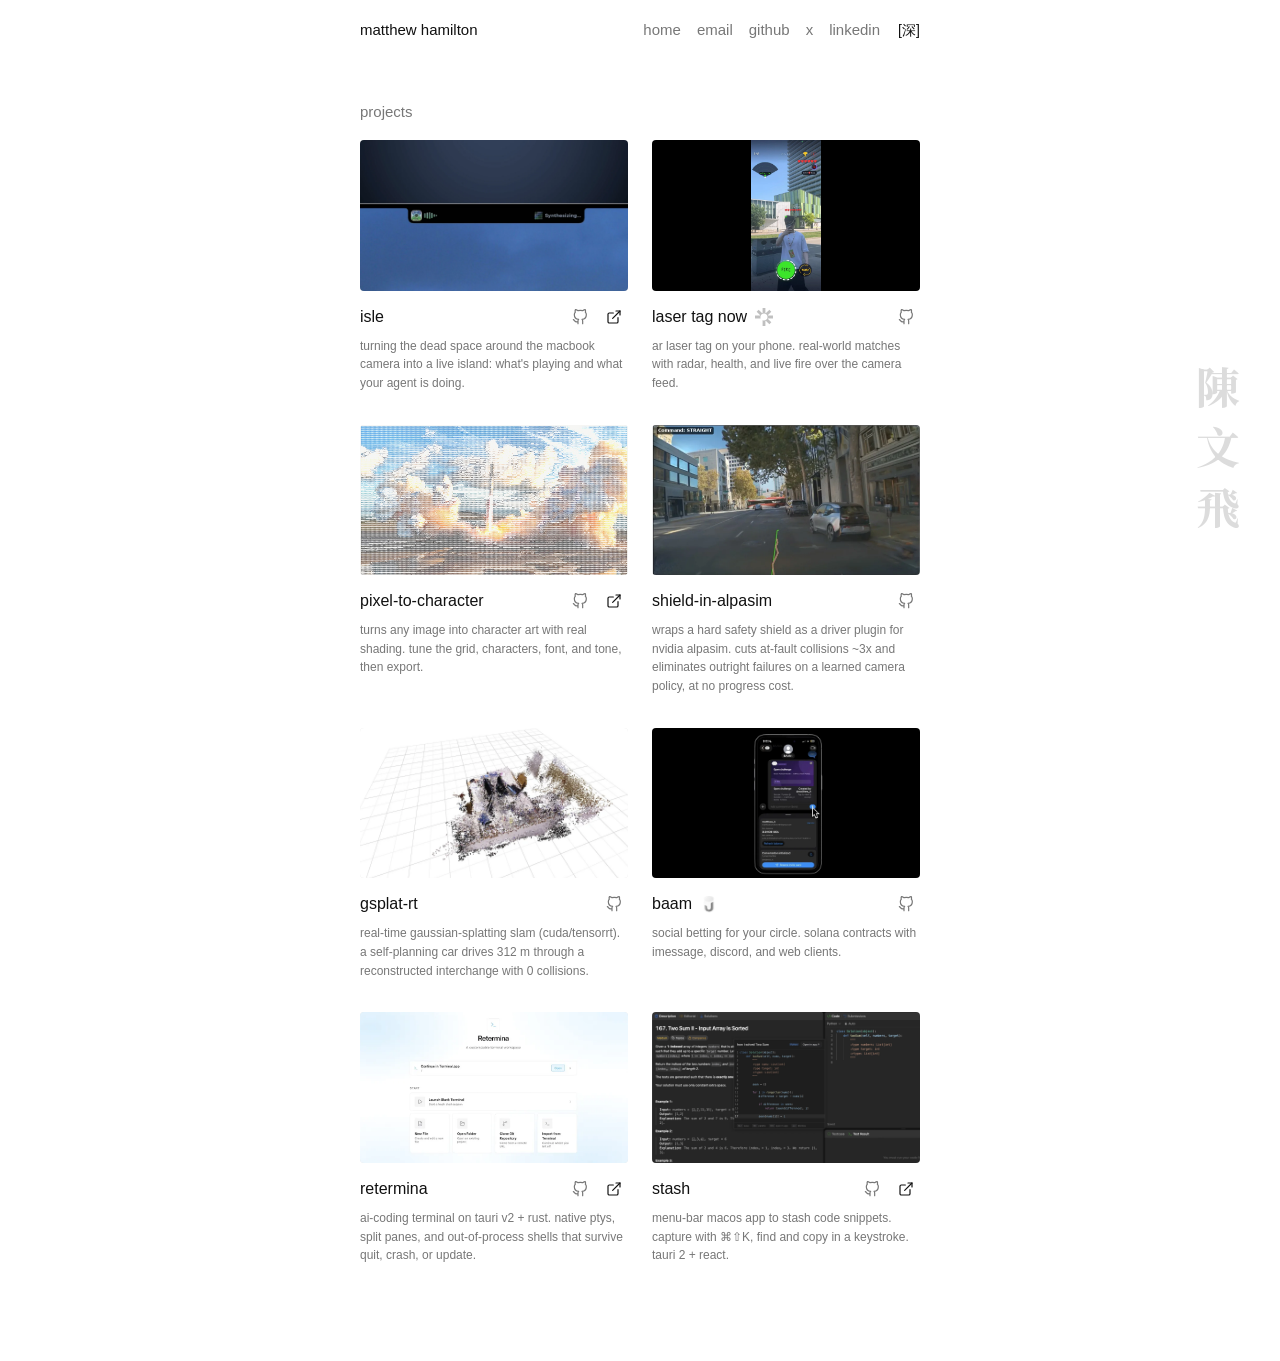
==== projects.html @ 219be797 "initial commit" ====
<!doctype html>
<html lang="en">
<head>
  <meta charset="utf-8">
  <meta name="viewport" content="width=device-width, initial-scale=1">
  <title>projects · matthew hamilton</title>
  <meta name="description" content="things matthew hamilton has built">
  <link rel="stylesheet" href="site.css">
  <style>
    h1 a { text-decoration: none; }

    /* grid cards ported from portfolio-html: media first, no card chrome, copy flush underneath */
    .grid-view { display: grid; grid-template-columns: repeat(2, 1fr); gap: 32px 24px; align-items: start; }
    .grid-card { display: flex; flex-direction: column; gap: 12px; }
    .grid-thumb {
      position: relative; aspect-ratio: 16 / 9; overflow: hidden;
      background: var(--line); border-radius: 4px;
    }
    .grid-thumb img, .grid-thumb video {
      position: absolute; inset: 0; width: 100%; height: 100%; object-fit: cover;
    }
    .grid-thumb video { opacity: 0; }
    .grid-thumb.active video { opacity: 1; }
    .grid-details { display: flex; flex-direction: column; gap: 6px; }
    .title-line { display: flex; align-items: center; gap: 8px; }
    .grid-card h3 { font-weight: 400; font-size: 16px; line-height: 1.15; }
    .badge { width: 18px; height: 18px; object-fit: contain; display: block; filter: grayscale(1); opacity: .6; transition: filter .3s, opacity .3s; }
    .badge:hover, .grid-card:hover .badge { filter: none; opacity: 1; }
    .title-links { margin-left: auto; display: flex; align-items: center; gap: 6px; flex-shrink: 0; }
    .proj-link {
      display: inline-flex; align-items: center; justify-content: center;
      width: 28px; height: 28px; border-radius: 2px; color: var(--dim);
    }
    .proj-link:hover { color: var(--ink); background: var(--line); }
    .proj-link.try { color: var(--ink); }
    .proj-link svg { width: 16px; height: 16px; fill: none; stroke: currentColor; stroke-width: 1.8; stroke-linecap: round; stroke-linejoin: round; }
    .desc { font-size: 12px; line-height: 1.55; color: var(--dim); }

    @media (max-width: 520px) { .grid-view { grid-template-columns: 1fr; } }
  </style>
</head>
<body data-jumps="top,shield,baam">
  <main>
    <header id="top">
      <h1><a href="index.html">matthew hamilton</a></h1>
      <nav>
        <a href="index.html">home</a>
        <a href="mailto:matthewhamilton3141@gmail.com">email</a>
        <a href="https://github.com/matthewhamilton3141">github</a>
        <a href="https://x.com/mhamilton3141">x</a>
        <a href="#">linkedin</a>
        <button id="theme" type="button" aria-label="switch to light mode">[淺]</button>
      </nav>
    </header>

    <h2>projects</h2>
    <div class="grid-view" id="list"></div>
  </main>

  <script src="site.js"></script>
  <script>
    const R2 = 'https://pub-642075d77d2b430c93bf3b1c60299af0.r2.dev/';
    // project data lifted from portfolio-html/script.js, same order
    const PROJECTS = [
      { id: 'isle', kind: 'working on', title: 'isle',
        desc: "turning the dead space around the macbook camera into a live island: what's playing and what your agent is doing.",
        github: 'https://github.com/matthewhamilton3141/isle', live: 'https://islenotch.vercel.app/',
        thumb: 'images/isle.webp', video: R2 + 'isle-portfolio.mp4' },
      { id: 'lasertagnow', kind: 'hackathon project', title: 'laser tag now',
        desc: 'ar laser tag on your phone. real-world matches with radar, health, and live fire over the camera feed.',
        github: 'https://github.com/ConnorXTan/phonegame', thumb: 'images/lasertagnow.webp',
        video: R2 + 'lasertagnow.mp4', badge: 'images/summerhacks.svg', badgeLink: 'https://summerhacks.ca',
        fit: 'contain', mediaBg: '#000' },
      { id: 'pixeltocharacter', kind: 'personal project', title: 'pixel-to-character',
        desc: 'turns any image into character art with real shading. tune the grid, characters, font, and tone, then export.',
        github: 'https://github.com/matthewhamilton3141/pixel-to-character/', live: 'https://pixel-to-character.vercel.app/',
        thumb: 'images/pixel-to-character.jpg' },
      { id: 'shield', kind: 'working on', title: 'shield-in-alpasim',
        desc: "wraps a hard safety shield as a driver plugin for nvidia alpasim. cuts at-fault collisions ~3x and eliminates outright failures on a learned camera policy, at no progress cost.",
        github: 'https://github.com/matthewhamilton3141/shield-in-alpasim', thumb: 'images/shield-in-alpasim.webp',
        video: R2 + 'montage_drives_labels_nogap.mp4' },
      { id: 'gsplat', kind: 'working on', title: 'gsplat-rt',
        desc: 'real-time gaussian-splatting slam (cuda/tensorrt). a self-planning car drives 312 m through a reconstructed interchange with 0 collisions.',
        github: 'https://github.com/matthewhamilton3141/gsplat-rt', thumb: 'images/reconstruction_desk.webp',
        video: R2 + 'reconstruction_turntable.mp4', zoom: 1.2 },
      { id: 'baam', kind: 'hackathon project', title: 'baam',
        desc: 'social betting for your circle. solana contracts with imessage, discord, and web clients.',
        github: 'https://github.com/BansonVuong/BAAM', thumb: 'images/baampreview1.webp',
        video: R2 + 'baamimsg.mp4', webm: R2 + 'baamimsg.webm', startTime: 2.23,
        badge: 'images/jamhackslogo.png', badgeLink: 'https://jamhacks.ca' },
      { id: 'retermina', kind: 'personal project', title: 'retermina',
        desc: 'ai-coding terminal on tauri v2 + rust. native ptys, split panes, and out-of-process shells that survive quit, crash, or update.',
        github: 'https://github.com/matthewhamilton3141/Retermina', live: 'https://retermina.com/',
        thumb: 'images/reterminapreview.webp', zoom: 1.35 },
      { id: 'stash', kind: 'personal project', title: 'stash',
        desc: 'menu-bar macos app to stash code snippets. capture with ⌘⇧K, find and copy in a keystroke. tauri 2 + react.',
        github: 'https://github.com/matthewhamilton3141/stash', live: 'https://stashnotes.vercel.app',
        thumb: 'images/codenote.webp' }
    ];

    const icGithub = '<svg viewBox="0 0 24 24" aria-hidden="true"><path d="M9 19c-5 1.5-5-2.5-7-3m14 6v-3.87a3.37 3.37 0 0 0-.94-2.61c3.14-.35 6.44-1.54 6.44-7A5.44 5.44 0 0 0 20 4.77 5.07 5.07 0 0 0 19.91 1S18.73.65 16 2.48a13.38 13.38 0 0 0-7 0C6.27.65 5.09 1 5.09 1A5.07 5.07 0 0 0 5 4.77a5.44 5.44 0 0 0-1.5 3.78c0 5.42 3.3 6.61 6.44 7A3.37 3.37 0 0 0 9 18.13V22"/></svg>';
    const icLink = '<svg viewBox="0 0 24 24" aria-hidden="true"><path d="M18 13v6a2 2 0 0 1-2 2H5a2 2 0 0 1-2-2V8a2 2 0 0 1 2-2h6"/><polyline points="15 3 21 3 21 9"/><line x1="10" y1="14" x2="21" y2="3"/></svg>';
    const ext = 'target="_blank" rel="noopener noreferrer"';

    const crop = (el, p) => {
      if (p.fit) el.style.objectFit = p.fit;
      if (p.objectPosition) el.style.objectPosition = p.objectPosition;
      if (p.zoom) el.style.transform = `scale(${p.zoom})`;
    };

    // hover (or tap) the thumbnail to play the preview; the video is only fetched on first hover
    const livePhoto = (target, thumb, p) => {
      if (!p.video) return;
      let video = null;
      const on = () => {
        if (!video) {
          video = document.createElement('video');
          Object.assign(video, { loop: true, muted: true, playsInline: true, preload: 'auto' });
          crop(video, p);
          if (p.webm) video.insertAdjacentHTML('beforeend', `<source src="${p.webm}" type="video/webm">`);
          video.insertAdjacentHTML('beforeend', `<source src="${p.video}" type="video/mp4">`);
          if (p.startTime) video.addEventListener('loadedmetadata', () => { video.currentTime = p.startTime; }, { once: true });
          thumb.appendChild(video);
        }
        thumb.classList.add('active');
        video.play().catch(() => {});
      };
      const off = () => {
        thumb.classList.remove('active');
        if (video) { video.pause(); video.currentTime = p.startTime || 0; }
      };
      target.addEventListener('pointerenter', e => { if (e.pointerType === 'mouse') on(); });
      target.addEventListener('pointerleave', e => { if (e.pointerType === 'mouse') off(); });
      thumb.addEventListener('pointerup', e => {
        if (e.pointerType !== 'mouse') thumb.classList.contains('active') ? off() : on();
      });
    };

    const list = document.getElementById('list');
    for (const p of PROJECTS) {
      const card = document.createElement('article');
      card.className = 'grid-card';
      card.id = p.id;
      const badge = p.badge
        ? `<a href="${p.badgeLink}" ${ext} title="view hackathon"><img class="badge" src="${p.badge}" alt="hackathon logo"></a>` : '';
      card.innerHTML = `
        <div class="grid-thumb"${p.mediaBg ? ` style="background:${p.mediaBg}"` : ''}>
          <img src="${p.thumb}" alt="${p.title}" loading="lazy" decoding="async">
        </div>
        <div class="grid-details">
          <div class="title-line">
            <h3>${p.title}</h3>${badge}
            <div class="title-links">
              ${p.github ? `<a class="proj-link" href="${p.github}" ${ext} title="github" aria-label="github">${icGithub}</a>` : ''}
              ${p.live ? `<a class="proj-link try" href="${p.live}" ${ext} title="open live site" aria-label="open live site">${icLink}</a>` : ''}
            </div>
          </div>
          <p class="desc">${p.desc}</p>
        </div>`;
      const thumb = card.querySelector('.grid-thumb');
      crop(thumb.querySelector('img'), p);
      livePhoto(thumb, thumb, p);
      list.appendChild(card);
    }
  </script>
</body>
</html>
---- site.css ----
/* shared by index.html and projects.html */
:root {
  --bg: #fff;
  --ink: #111;
  --dim: #777;
  --line: #e5e5e5;
}
@media (prefers-color-scheme: dark) {
  :root:not([data-theme="light"]) { --bg: #0d0d0d; --ink: #eee; --dim: #888; --line: #222; }
}
:root[data-theme="dark"] { --bg: #0d0d0d; --ink: #eee; --dim: #888; --line: #222; }

* { box-sizing: border-box; margin: 0; padding: 0; }
html { -webkit-text-size-adjust: 100%; scrollbar-width: none; }
html::-webkit-scrollbar, body::-webkit-scrollbar { display: none; }
body {
  background: var(--bg);
  color: var(--ink);
  font: 15px/1.6 -apple-system, BlinkMacSystemFont, "Inter", "Helvetica Neue", Arial, sans-serif;
  padding: 16px 16px 96px;
}
main { max-width: 560px; margin: 0 auto; }
a { color: inherit; text-decoration: underline; text-decoration-color: var(--line); text-underline-offset: 3px; }
a:hover { text-decoration-color: var(--ink); }

header { display: flex; justify-content: space-between; align-items: center; flex-wrap: wrap; gap: 8px 16px; margin-bottom: 40px; position: sticky; top: 0; z-index: 50; background: var(--bg); padding: 16px 0; margin-top: -16px; }
nav { display: flex; align-items: center; gap: 16px; }
nav a { color: var(--dim); text-decoration: none; }
nav a:hover { color: var(--ink); }

h1 { font-size: 15px; font-weight: 500; }

/* highlighted words: inverted block, with an optional logo after the word */
.hl { background: color-mix(in srgb, var(--ink) 8%, transparent); color: var(--ink); padding: 0 .3em; }
.hl .ico { display: inline-block; width: 1em; height: 1em; vertical-align: -.14em; margin-right: .25em; object-fit: contain; }
.dim { color: var(--dim); }

button {
  display: grid; place-items: center; width: 24px; height: 24px;
  color: var(--dim); background: none; border: 0; cursor: pointer;
}
button:hover { color: var(--ink); }
/* theme toggle: the word for the mode it switches to, in brackets */
#theme {
  height: 28px; padding: 0 2px; font: 14px/1 'PingFang SC', 'Noto Sans SC', sans-serif;
  color: var(--ink); border-radius: 0;
}
#theme:hover, #theme:focus-visible { background: var(--ink); color: var(--bg); }

section { margin-top: 32px; }
/* the rule separates the timelines (done, now, github), not the items inside them */
section + section, #done { border-top: 1px solid var(--line); padding-top: 16px; }
h2 { font-size: 15px; font-weight: 400; color: var(--dim); margin-bottom: 16px; }

.row {
  display: grid; grid-template-columns: 1fr auto; gap: 4px 16px;
  padding: 12px 0;
}
.row p { grid-column: 1 / -1; color: var(--dim); }
/* a highlight that is the row's only child would stretch to the full 1fr column; keep it hugging the text */
.row > .hl { justify-self: start; }

/* 陳文飛 — the name is the place. Each character fills in turn as you scroll.
   ported from portfolio-html; font is a 3-glyph subset of Noto Serif SC (OFL) */
@font-face {
  font-family: 'Noto Serif SC'; font-weight: 700; font-display: swap;
  src: url([data-uri]) format('woff2');
  unicode-range: U+6587, U+9673, U+98DB;
}
.namefill-dock {
  position: fixed; right: 40px; top: 50%; transform: translateY(-50%); z-index: 90;
}
.namefill {
  display: flex; flex-direction: column; gap: 16px;
  font: 700 44px/1 'Noto Serif SC', serif;
  touch-action: none; user-select: none; cursor: default;
}
.namefill[hidden] { display: none; }
.namefill-glyph {
  position: relative; display: block; font-style: normal;
  color: color-mix(in srgb, var(--ink) 15%, transparent);
}
.namefill-glyph b {
  position: absolute; inset: 0; color: var(--ink); font-weight: inherit;
  clip-path: inset(0 0 100% 0);
}
.namefill:focus { outline: none; }
.namefill:focus-visible { outline: 1px solid var(--line); outline-offset: 6px; }
@media (max-width: 767px) { .namefill-dock { display: none; } }

/* github contribution graph: ink tints per level, so it flips with the theme */
.gh-months, .gh-cells {
  display: grid; grid-template-columns: repeat(var(--weeks, 26), 1fr); gap: 3px;
}
.gh-months { height: 16px; margin-bottom: 4px; }
.gh-months span { font-size: 11px; line-height: 16px; color: var(--dim); white-space: nowrap; }
.gh-cell { aspect-ratio: 1; background: color-mix(in srgb, var(--ink) 8%, transparent); }
.gh-cell.empty { visibility: hidden; }
.gh-cell[data-level="1"] { background: color-mix(in srgb, var(--ink) 25%, transparent); }
.gh-cell[data-level="2"] { background: color-mix(in srgb, var(--ink) 45%, transparent); }
.gh-cell[data-level="3"] { background: color-mix(in srgb, var(--ink) 70%, transparent); }
.gh-cell[data-level="4"] { background: var(--ink); }
.gh-total { margin: 12px 0 28px; color: var(--dim); font-size: 13px; }

/* footer sits on the bottom edge of the page, below the content */
body:has(> footer) { min-height: 100vh; display: flex; flex-direction: column; padding-bottom: 24px; }
footer {
  width: 100%; max-width: 560px; margin: auto auto 0; padding-top: 16px; border-top: 1px solid var(--line);
  display: flex; justify-content: space-between; flex-wrap: wrap; gap: 8px 16px;
  color: var(--dim); font-size: 13px;
}
footer a { color: var(--dim); }
footer a:hover { color: var(--ink); }

/* keyboard focus: a plain outline, shown only for keyboard users */
:focus-visible { outline: 1px solid var(--ink); outline-offset: 3px; }

/* the poro strip sits inside the content column, between the last section and the footer */
.poro { position: relative; z-index: 2; width: 100%; height: 65px; margin: 58px 0 0; cursor: default; user-select: none; overflow: hidden; }
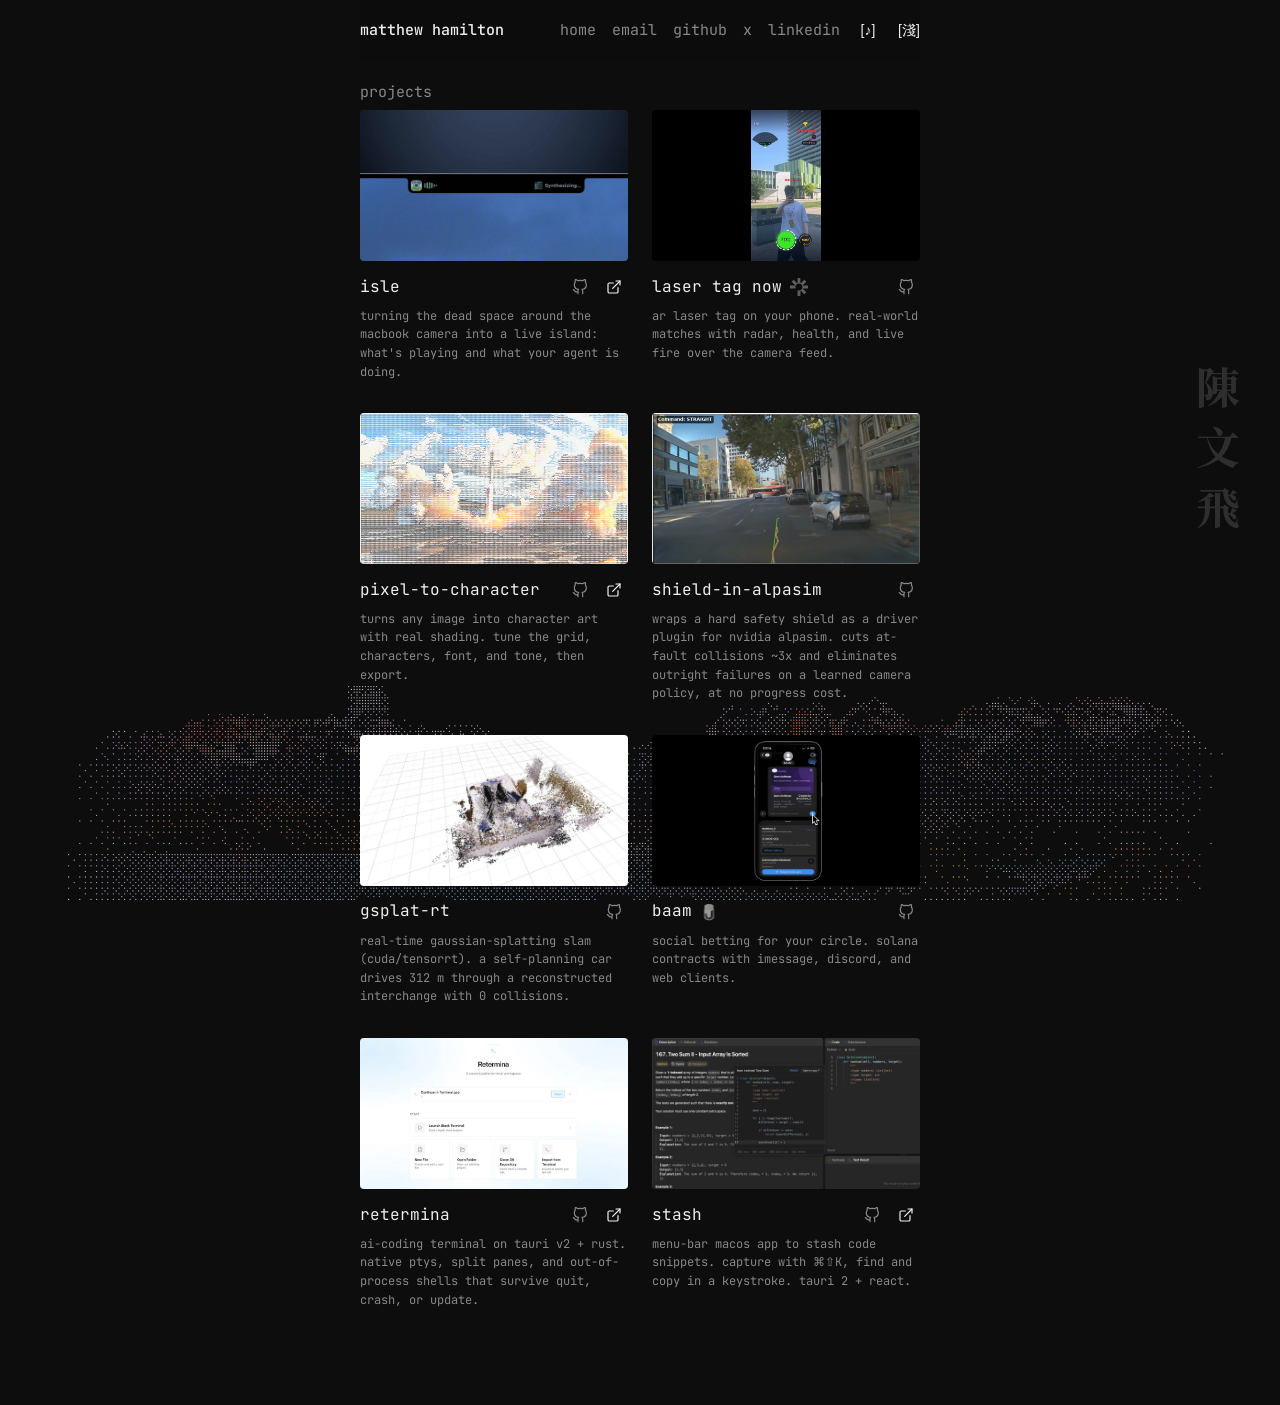
==== commit 4ae8f546: "point form" ====
--- a/projects.html
+++ b/projects.html
@@ -5,7 +5,21 @@
   <meta name="viewport" content="width=device-width, initial-scale=1">
   <title>projects · matthew hamilton</title>
   <meta name="description" content="things matthew hamilton has built">
-  <link rel="stylesheet" href="site.css">
+  <!-- link previews: the same card as the home page (images/og.jpg) -->
+  <meta property="og:type" content="website">
+  <meta property="og:url" content="https://matthew-hamilton-test.vercel.app/projects.html">
+  <meta property="og:title" content="projects · matthew hamilton">
+  <meta property="og:description" content="things matthew hamilton has built">
+  <meta property="og:image" content="https://matthew-hamilton-test.vercel.app/images/og.jpg">
+  <meta property="og:image:width" content="1200">
+  <meta property="og:image:height" content="630">
+  <meta property="og:image:alt" content="matthew hamilton, over an ascii art hong kong skyline">
+  <meta name="twitter:card" content="summary_large_image">
+  <!-- [m] in jetbrains mono, in the nav buttons' bracket style. svg for tabs, png for browsers without svg icons, and the home screen -->
+  <link rel="icon" href="images/favicon.svg" type="image/svg+xml">
+  <link rel="icon" href="images/favicon-32.png" sizes="32x32" type="image/png">
+  <link rel="apple-touch-icon" href="images/apple-touch-icon.png">
+  <link rel="stylesheet" href="site.css?v=53">
   <style>
     h1 a { text-decoration: none; }
 
@@ -49,15 +63,41 @@
         <a href="https://github.com/matthewhamilton3141">github</a>
         <a href="https://x.com/mhamilton3141">x</a>
         <a href="#">linkedin</a>
+        <button id="music-toggle" type="button" aria-label="music" aria-expanded="false" aria-controls="music">[♪]</button>
         <button id="theme" type="button" aria-label="switch to light mode">[淺]</button>
       </nav>
+      <div id="music" role="region" aria-label="music" hidden>
+        <div class="player" id="player">
+          <canvas class="cover" aria-hidden="true"></canvas>
+          <div class="info">
+            <p><span id="track-title"></span></p>
+            <p class="dim" id="track-artist"></p>
+            <div class="bar" id="bar" role="slider" tabindex="0" aria-label="seek" aria-valuemin="0" aria-valuemax="100" aria-valuenow="0">
+              <span class="fill" id="fill"></span>
+            </div>
+            <p class="time"><span id="cur">0:00</span><span id="dur">0:00</span></p>
+            <p class="controls">
+              <button class="ctl" id="prev" type="button">[prev]</button>
+              <button class="ctl" id="play" type="button">[play]</button>
+              <button class="ctl" id="next" type="button">[skip]</button>
+            </p>
+          </div>
+        </div>
+      </div>
     </header>
 
     <h2>projects</h2>
     <div class="grid-view" id="list"></div>
   </main>
 
-  <script src="site.js"></script>
+  <!-- here too, though nothing on this page uses it: an import map has to be in place before any module loads, and
+       poro.js (home) needs it when this page is swapped for home (site.js) -->
+  <script type="importmap">
+    { "imports": { "three": "https://cdn.jsdelivr.net/npm/three@0.160.0/build/three.module.js" } }
+  </script>
+  <script src="site.js?v=50"></script>
+  <script src="ascii.js?v=9"></script>
+  <script src="music.js?v=23"></script>
   <script>
     const R2 = 'https://pub-642075d77d2b430c93bf3b1c60299af0.r2.dev/';
     // project data lifted from portfolio-html/script.js, same order
--- a/site.css
+++ b/site.css
@@ -1,38 +1,77 @@
 /* shared by index.html and projects.html */
+/* JetBrains Mono (OFL), self-hosted in fonts/ so it loads with the page */
+@font-face {
+  font-family: 'JetBrains Mono'; font-weight: 400; font-display: swap;
+  src: url(fonts/jetbrains-mono-latin-400-normal.woff2) format('woff2');
+}
+@font-face {
+  font-family: 'JetBrains Mono'; font-weight: 500; font-display: swap;
+  src: url(fonts/jetbrains-mono-latin-500-normal.woff2) format('woff2');
+}
+@font-face {
+  font-family: 'JetBrains Mono'; font-weight: 700; font-display: swap;
+  src: url(fonts/jetbrains-mono-latin-700-normal.woff2) format('woff2');
+}
+/* dark by default; light once it's picked with the theme button (site.js) */
 :root {
-  --bg: #fff;
-  --ink: #111;
-  --dim: #777;
-  --line: #e5e5e5;
-}
-@media (prefers-color-scheme: dark) {
-  :root:not([data-theme="light"]) { --bg: #0d0d0d; --ink: #eee; --dim: #888; --line: #222; }
-}
-:root[data-theme="dark"] { --bg: #0d0d0d; --ink: #eee; --dim: #888; --line: #222; }
+  --bg: #0d0d0d;
+  --ink: #eee;
+  --dim: #888;
+  --line: #222;
+  /* a few bright colours for highlights. they're used as text, so dark mode's are light enough to stay bright on black,
+     and light mode gets deeper versions that read on white */
+  --blue: #6b9bff; --pink: #ff5ca8; --green: #2ee59d; --gold: #ffc233;
+  --accent: var(--pink);
+}
+:root[data-theme="light"] {
+  --bg: #fff; --ink: #111; --dim: #777; --line: #e5e5e5;
+  --blue: #2463ff; --pink: #e6006f; --green: #00995a; --gold: #c27400;
+}
 
 * { box-sizing: border-box; margin: 0; padding: 0; }
+/* the theme switch crossfades the old page into the new one (see site.js) */
+::view-transition-old(root), ::view-transition-new(root) { animation-duration: .4s; animation-timing-function: ease-in-out; }
 html { -webkit-text-size-adjust: 100%; scrollbar-width: none; }
 html::-webkit-scrollbar, body::-webkit-scrollbar { display: none; }
+/* dotted mountains sit along the bottom of the screen, behind everything (site.js) */
 body {
   background: var(--bg);
   color: var(--ink);
-  font: 15px/1.6 -apple-system, BlinkMacSystemFont, "Inter", "Helvetica Neue", Arial, sans-serif;
+  font: 15px/1.6 'JetBrains Mono', ui-monospace, Menlo, monospace;
   padding: 16px 16px 96px;
 }
-main { max-width: 560px; margin: 0 auto; }
+main { width: min(560px, 100%); margin: 0 auto; }
 a { color: inherit; text-decoration: underline; text-decoration-color: var(--line); text-underline-offset: 3px; }
-a:hover { text-decoration-color: var(--ink); }
-
-header { display: flex; justify-content: space-between; align-items: center; flex-wrap: wrap; gap: 8px 16px; margin-bottom: 40px; position: sticky; top: 0; z-index: 50; background: var(--bg); padding: 16px 0; margin-top: -16px; }
+a:hover { text-decoration-color: var(--accent); }
+
+/* translucent and blurred, so scrolled text doesn't show through sharply */
+header {
+  display: flex; justify-content: space-between; align-items: center; flex-wrap: wrap; gap: 8px 16px; margin-bottom: 20px;
+  position: sticky; top: 0; z-index: 50; padding: 16px 0; margin-top: -16px;
+  background: color-mix(in srgb, var(--bg) 85%, transparent);
+  -webkit-backdrop-filter: blur(8px); backdrop-filter: blur(8px);
+}
 nav { display: flex; align-items: center; gap: 16px; }
-nav a { color: var(--dim); text-decoration: none; }
-nav a:hover { color: var(--ink); }
+/* the padding is cancelled by the negative margin, so the highlight adds no width and the links don't wrap */
+nav a { color: var(--dim); text-decoration: none; padding: 0 2px; margin: 0 -2px; }
+nav a:hover, nav a:focus-visible { background: var(--accent); color: #fff; }
 
 h1 { font-size: 15px; font-weight: 500; }
 
-/* highlighted words: inverted block, with an optional logo after the word */
-.hl { background: color-mix(in srgb, var(--ink) 8%, transparent); color: var(--ink); padding: 0 .3em; }
-.hl .ico { display: inline-block; width: 1em; height: 1em; vertical-align: -.14em; margin-right: .25em; object-fit: contain; }
+/* highlighted words: a block tinted with the highlight's colour (the accent unless a colour class picks another),
+   wrapped in brackets of that colour like the [play] [skip] controls, with an optional logo at the end */
+.hl { --c: var(--accent); background: color-mix(in srgb, var(--c) 14%, transparent); color: var(--ink); padding: 0 .2em; }
+.hl::before { content: '['; color: var(--c); }
+.hl::after { content: ']'; color: var(--c); }
+.hl.plain { --c: var(--ink); } .hl.blue { --c: var(--blue); } .hl.pink { --c: var(--pink); } .hl.green { --c: var(--green); } .hl.gold { --c: var(--gold); }
+.hl .ico { display: inline-block; width: 1em; height: 1em; vertical-align: -.14em; margin-left: .3em; object-fit: contain; }
+/* microsoft: the tint runs through the logo's red, green, blue and yellow, and the brackets take the first and last */
+.hl.ms {
+  background: linear-gradient(90deg, color-mix(in srgb, #f25022 18%, transparent), color-mix(in srgb, #7fba00 18%, transparent),
+    color-mix(in srgb, #00a4ef 18%, transparent), color-mix(in srgb, #ffb900 18%, transparent));
+}
+.hl.ms::before { color: #f25022; }
+.hl.ms::after { color: #ffb900; }
 .dim { color: var(--dim); }
 
 button {
@@ -41,24 +80,19 @@
 }
 button:hover { color: var(--ink); }
 /* theme toggle: the word for the mode it switches to, in brackets */
-#theme {
+#theme, #music-toggle {
   height: 28px; padding: 0 2px; font: 14px/1 'PingFang SC', 'Noto Sans SC', sans-serif;
   color: var(--ink); border-radius: 0;
 }
-#theme:hover, #theme:focus-visible { background: var(--ink); color: var(--bg); }
-
-section { margin-top: 32px; }
-/* the rule separates the timelines (done, now, github), not the items inside them */
-section + section, #done { border-top: 1px solid var(--line); padding-top: 16px; }
-h2 { font-size: 15px; font-weight: 400; color: var(--dim); margin-bottom: 16px; }
-
-.row {
-  display: grid; grid-template-columns: 1fr auto; gap: 4px 16px;
-  padding: 12px 0;
-}
-.row p { grid-column: 1 / -1; color: var(--dim); }
-/* a highlight that is the row's only child would stretch to the full 1fr column; keep it hugging the text */
-.row > .hl { justify-self: start; }
+#theme:hover, #theme:focus-visible, #music-toggle:hover, #music-toggle:focus-visible, #music-toggle[aria-expanded="true"] { background: var(--accent); color: #fff; }
+
+section { margin-top: 18px; }
+h2 { font-size: 15px; font-weight: 400; color: var(--dim); margin-bottom: 6px; }
+
+/* dash bullets: the dash hangs in the gutter so wrapped lines line up under the text */
+.list { list-style: none; }
+.list li { padding: 5px 0 5px 1.5em; text-indent: -1.5em; }
+.list li::before { content: '- '; color: var(--dim); }
 
 /* 陳文飛 — the name is the place. Each character fills in turn as you scroll.
    ported from portfolio-html; font is a 3-glyph subset of Noto Serif SC (OFL) */
@@ -73,9 +107,13 @@
 .namefill {
   display: flex; flex-direction: column; gap: 16px;
   font: 700 44px/1 'Noto Serif SC', serif;
-  touch-action: none; user-select: none; cursor: default;
-}
+  touch-action: none; user-select: none; cursor: grab; position: relative;
+}
+.namefill.grabbing, .namefill.grabbing * { cursor: grabbing; }
 .namefill[hidden] { display: none; }
+.namefill-glyph { transition: transform .2s; }
+.namefill-glyph:hover { transform: translateX(-3px); }
+.namefill.grabbing .namefill-glyph:hover { transform: none; }
 .namefill-glyph {
   position: relative; display: block; font-style: normal;
   color: color-mix(in srgb, var(--ink) 15%, transparent);
@@ -90,17 +128,60 @@
 
 /* github contribution graph: ink tints per level, so it flips with the theme */
 .gh-months, .gh-cells {
-  display: grid; grid-template-columns: repeat(var(--weeks, 26), 1fr); gap: 3px;
+  display: grid; grid-template-columns: repeat(var(--weeks, 26), 1fr); gap: 2px;
 }
 .gh-months { height: 16px; margin-bottom: 4px; }
 .gh-months span { font-size: 11px; line-height: 16px; color: var(--dim); white-space: nowrap; }
-.gh-cell { aspect-ratio: 1; background: color-mix(in srgb, var(--ink) 8%, transparent); }
+.gh-cell { aspect-ratio: 1; background: var(--line); }
 .gh-cell.empty { visibility: hidden; }
-.gh-cell[data-level="1"] { background: color-mix(in srgb, var(--ink) 25%, transparent); }
-.gh-cell[data-level="2"] { background: color-mix(in srgb, var(--ink) 45%, transparent); }
-.gh-cell[data-level="3"] { background: color-mix(in srgb, var(--ink) 70%, transparent); }
+/* while it loads (site.js msg): placeholder tiles fade in where they'll sit, in the wave's order, then keep breathing
+   until the real squares replace them */
+.gh-cell.ph { background: var(--line); animation: gh-ph 1.4s ease-in-out infinite alternate backwards; animation-delay: calc(var(--i) * 14ms); }
+@keyframes gh-ph { from { opacity: .2; } to { opacity: 1; } }
+@media (prefers-reduced-motion: reduce) { .gh-cell.ph { animation: none; } }
+/* the opening wave (site.js): squares wait unseen, then fade in in order of --i, oldest week first */
+.gh-cells.wait .gh-cell { opacity: 0; }
+.gh-cells.in .gh-cell { animation: gh-in .4s ease-out backwards; animation-delay: calc(var(--i) * 16ms); }
+@keyframes gh-in { from { opacity: 0; } }
+/* solid tints: each level is mixed with the page colour, so the tiles are opaque and don't show the mountains through */
+.gh-cell[data-level="1"] { background: color-mix(in srgb, var(--ink) 25%, var(--bg)); }
+.gh-cell[data-level="2"] { background: color-mix(in srgb, var(--ink) 45%, var(--bg)); }
+.gh-cell[data-level="3"] { background: color-mix(in srgb, var(--ink) 70%, var(--bg)); }
 .gh-cell[data-level="4"] { background: var(--ink); }
-.gh-total { margin: 12px 0 28px; color: var(--dim); font-size: 13px; }
+.gh-graph { position: relative; }
+.gh-tip {
+  position: absolute; z-index: 1; pointer-events: none; white-space: nowrap;
+  transform: translate(-50%, calc(-100% - 8px));
+  background: var(--ink); color: var(--bg); font-size: 12px; line-height: 1; padding: 6px 8px;
+}
+.gh-tip[hidden] { display: none; }
+.gh-total { margin: 0 0 16px; color: var(--dim); }
+
+/* music: a menu that drops down from the header when [♪] is pressed. the album cover sits on the left, and the
+   track info, playback bar and text controls (in the page's bracket style) on the right */
+#music {
+  position: absolute; top: 100%; right: 0; z-index: 60; width: min(360px, calc(100vw - 32px));
+  padding: 12px; background: var(--bg); border: 1px solid var(--line);
+}
+#music[hidden] { display: none; }
+.player { display: flex; gap: 14px; align-items: flex-start; }
+/* the track's album cover as ascii art (ascii.js); square until its art loads and sets the real height */
+.cover { display: block; flex: none; width: 112px; aspect-ratio: 1; touch-action: pan-y; }
+/* the info column takes the rest of the menu's width, and long titles wrap inside it, so the bar never grows with the text */
+.info { flex: 1; min-width: 0; font-size: 14px; line-height: 1.6; overflow-wrap: anywhere; }
+.info p { margin: 0; }
+.ctl {
+  display: inline; width: auto; height: auto; padding: 0; margin-right: 8px;
+  font: inherit; color: var(--dim); background: none; border: 0; cursor: pointer;
+}
+.ctl:hover, .ctl:focus-visible { color: var(--ink); }
+.controls { white-space: nowrap; margin-top: 6px; }
+/* playback bar: a 4px track that fills with ink as the track plays. the box is 18px tall so it's easy to hit; click, drag or arrow keys seek */
+.bar { position: relative; width: 100%; height: 18px; margin-top: 4px; cursor: pointer; touch-action: none; }
+.bar::before { content: ''; position: absolute; left: 0; right: 0; top: calc(50% - 2px); height: 4px; background: color-mix(in srgb, var(--ink) 25%, transparent); }
+.bar .fill { position: absolute; left: 0; top: calc(50% - 2px); height: 4px; width: 0; background: var(--ink); }
+.time { display: flex; justify-content: space-between; font-size: 12px; color: var(--dim); font-variant-numeric: tabular-nums; }
+.bar:focus-visible { outline: 1px solid var(--ink); outline-offset: 3px; }
 
 /* footer sits on the bottom edge of the page, below the content */
 body:has(> footer) { min-height: 100vh; display: flex; flex-direction: column; padding-bottom: 24px; }
@@ -111,9 +192,22 @@
 }
 footer a { color: var(--dim); }
 footer a:hover { color: var(--ink); }
+/* the verse takes its own line under the footer row */
+.verse { flex-basis: 100%; font-style: italic; }
+.verse span { font-style: normal; margin-left: .4em; }
 
 /* keyboard focus: a plain outline, shown only for keyboard users */
 :focus-visible { outline: 1px solid var(--ink); outline-offset: 3px; }
 
+/* touch screens: the nav and footer links get a taller tap area without moving the layout (negative margin cancels the padding) */
+@media (pointer: coarse) {
+  nav a, footer a, .proj-link, .ctl, #theme, #music-toggle { display: inline-block; padding: 10px 0; margin: -10px 0; }
+  footer a { padding: 10px 0; }
+}
+
 /* the poro strip sits inside the content column, between the last section and the footer */
-.poro { position: relative; z-index: 2; width: 100%; height: 65px; margin: 58px 0 0; cursor: default; user-select: none; overflow: hidden; }
+.poro { position: relative; top: 8px; z-index: 2; width: 100%; height: 65px; margin: 58px 0 0; cursor: default; user-select: none; overflow: hidden; }
+
+/* dotted mountains, drawn by site.js (which sets the height): fixed to the bottom of the screen, behind everything,
+   and never in the way */
+.mountains { position: fixed; left: 0; bottom: 0; width: 100%; height: 0; z-index: -1; pointer-events: none; }
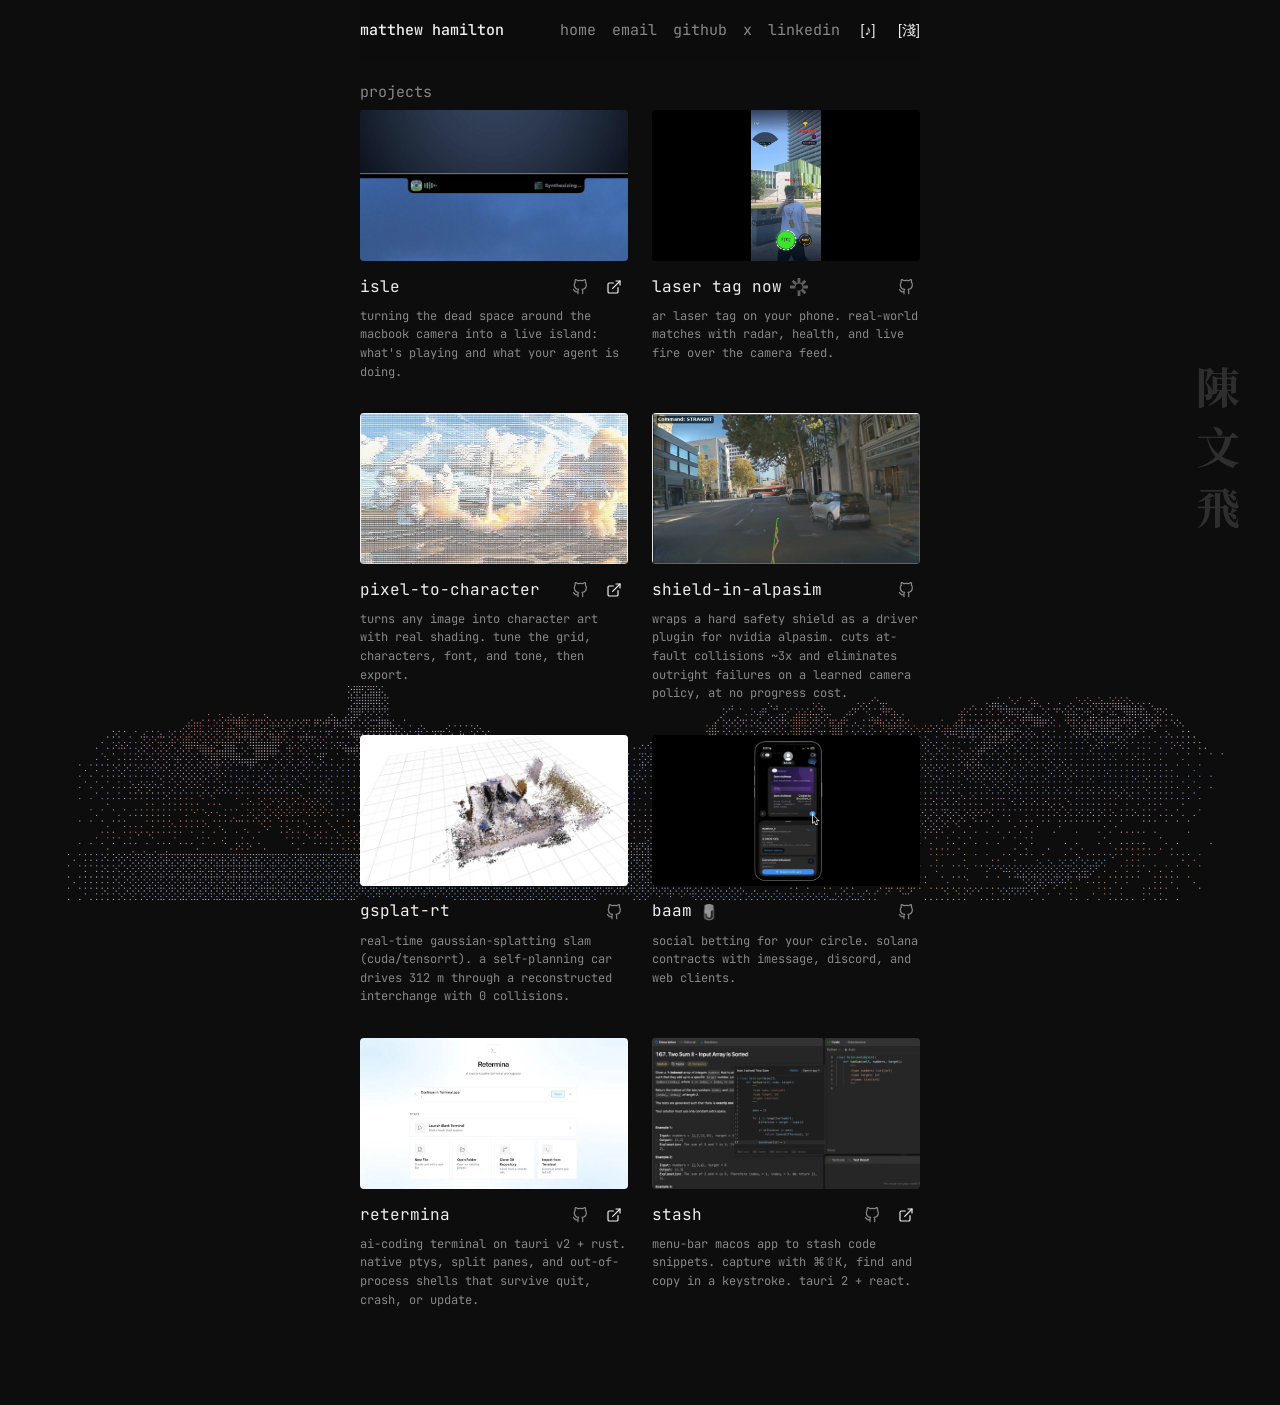
==== commit f956a7ad: "optimizations and color change" ====
--- a/projects.html
+++ b/projects.html
@@ -95,9 +95,9 @@
   <script type="importmap">
     { "imports": { "three": "https://cdn.jsdelivr.net/npm/three@0.160.0/build/three.module.js" } }
   </script>
-  <script src="site.js?v=50"></script>
-  <script src="ascii.js?v=9"></script>
-  <script src="music.js?v=23"></script>
+  <script src="site.js?v=51"></script>
+  <script src="ascii.js?v=10"></script>
+  <script src="music.js?v=24"></script>
   <script>
     const R2 = 'https://pub-642075d77d2b430c93bf3b1c60299af0.r2.dev/';
     // project data lifted from portfolio-html/script.js, same order
@@ -114,7 +114,7 @@
       { id: 'pixeltocharacter', kind: 'personal project', title: 'pixel-to-character',
         desc: 'turns any image into character art with real shading. tune the grid, characters, font, and tone, then export.',
         github: 'https://github.com/matthewhamilton3141/pixel-to-character/', live: 'https://pixel-to-character.vercel.app/',
-        thumb: 'images/pixel-to-character.jpg' },
+        thumb: 'images/pixel-to-character.webp' },
       { id: 'shield', kind: 'working on', title: 'shield-in-alpasim',
         desc: "wraps a hard safety shield as a driver plugin for nvidia alpasim. cuts at-fault collisions ~3x and eliminates outright failures on a learned camera policy, at no progress cost.",
         github: 'https://github.com/matthewhamilton3141/shield-in-alpasim', thumb: 'images/shield-in-alpasim.webp',
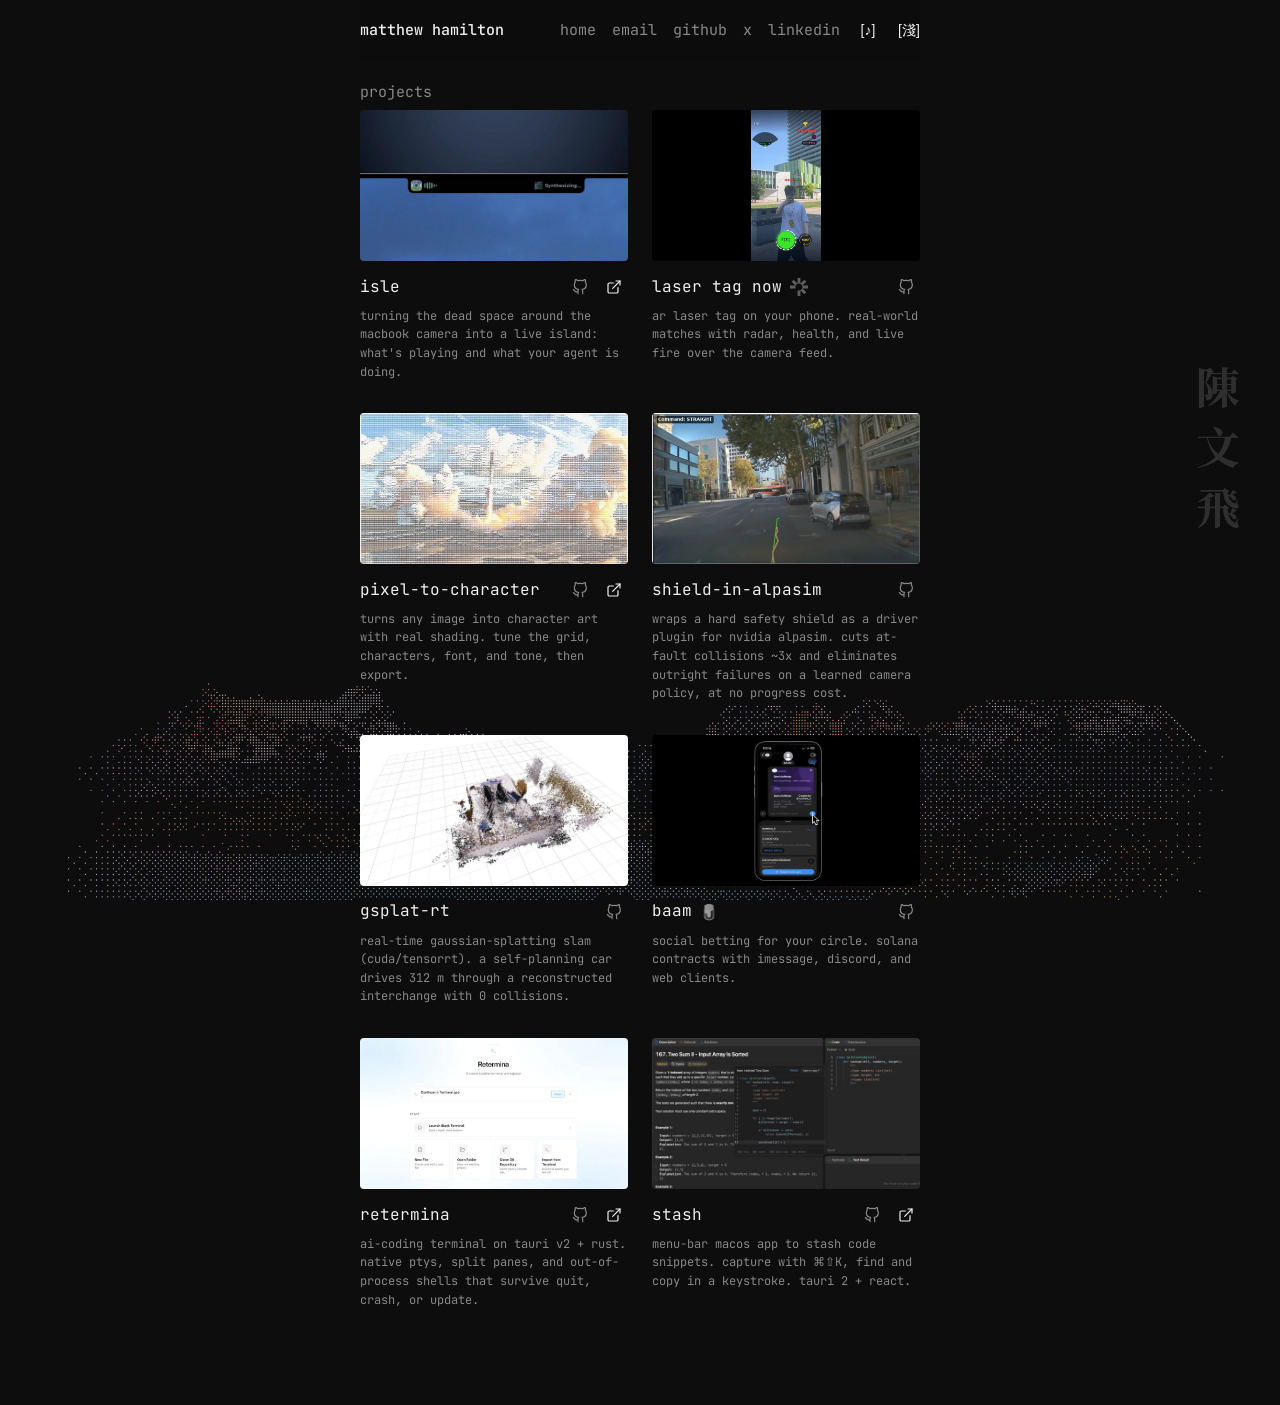
==== commit 626d9a6c: "add vercel analytics Co-Authored-By: Claude Sonnet 5 <noreply@anthropic.com>" ====
--- a/projects.html
+++ b/projects.html
@@ -97,7 +97,7 @@
   </script>
   <script src="site.js?v=51"></script>
   <script src="ascii.js?v=10"></script>
-  <script src="music.js?v=24"></script>
+  <script src="music.js?v=25"></script>
   <script>
     const R2 = 'https://pub-642075d77d2b430c93bf3b1c60299af0.r2.dev/';
     // project data lifted from portfolio-html/script.js, same order
@@ -203,5 +203,6 @@
       list.appendChild(card);
     }
   </script>
+  <script defer src="/_vercel/insights/script.js"></script>
 </body>
 </html>
--- a/site.css
+++ b/site.css
@@ -60,7 +60,8 @@
 
 /* highlighted words: a block tinted with the highlight's colour (the accent unless a colour class picks another),
    wrapped in brackets of that colour like the [play] [skip] controls, with an optional logo at the end */
-.hl { --c: var(--accent); background: color-mix(in srgb, var(--c) 14%, transparent); color: var(--ink); padding: 0 .2em; }
+.hl { --c: var(--accent); background: color-mix(in srgb, var(--c) 14%, transparent); color: var(--ink); padding: 0 .2em; transition: background .15s; }
+.hl:hover { background: color-mix(in srgb, var(--c) 28%, transparent); }
 .hl::before { content: '['; color: var(--c); }
 .hl::after { content: ']'; color: var(--c); }
 .hl.plain { --c: var(--ink); } .hl.blue { --c: var(--blue); } .hl.pink { --c: var(--pink); } .hl.green { --c: var(--green); } .hl.gold { --c: var(--gold); }
@@ -69,6 +70,10 @@
 .hl.ms {
   background: linear-gradient(90deg, color-mix(in srgb, #f25022 18%, transparent), color-mix(in srgb, #7fba00 18%, transparent),
     color-mix(in srgb, #00a4ef 18%, transparent), color-mix(in srgb, #ffb900 18%, transparent));
+}
+.hl.ms:hover {
+  background: linear-gradient(90deg, color-mix(in srgb, #f25022 32%, transparent), color-mix(in srgb, #7fba00 32%, transparent),
+    color-mix(in srgb, #00a4ef 32%, transparent), color-mix(in srgb, #ffb900 32%, transparent));
 }
 .hl.ms::before { color: #f25022; }
 .hl.ms::after { color: #ffb900; }
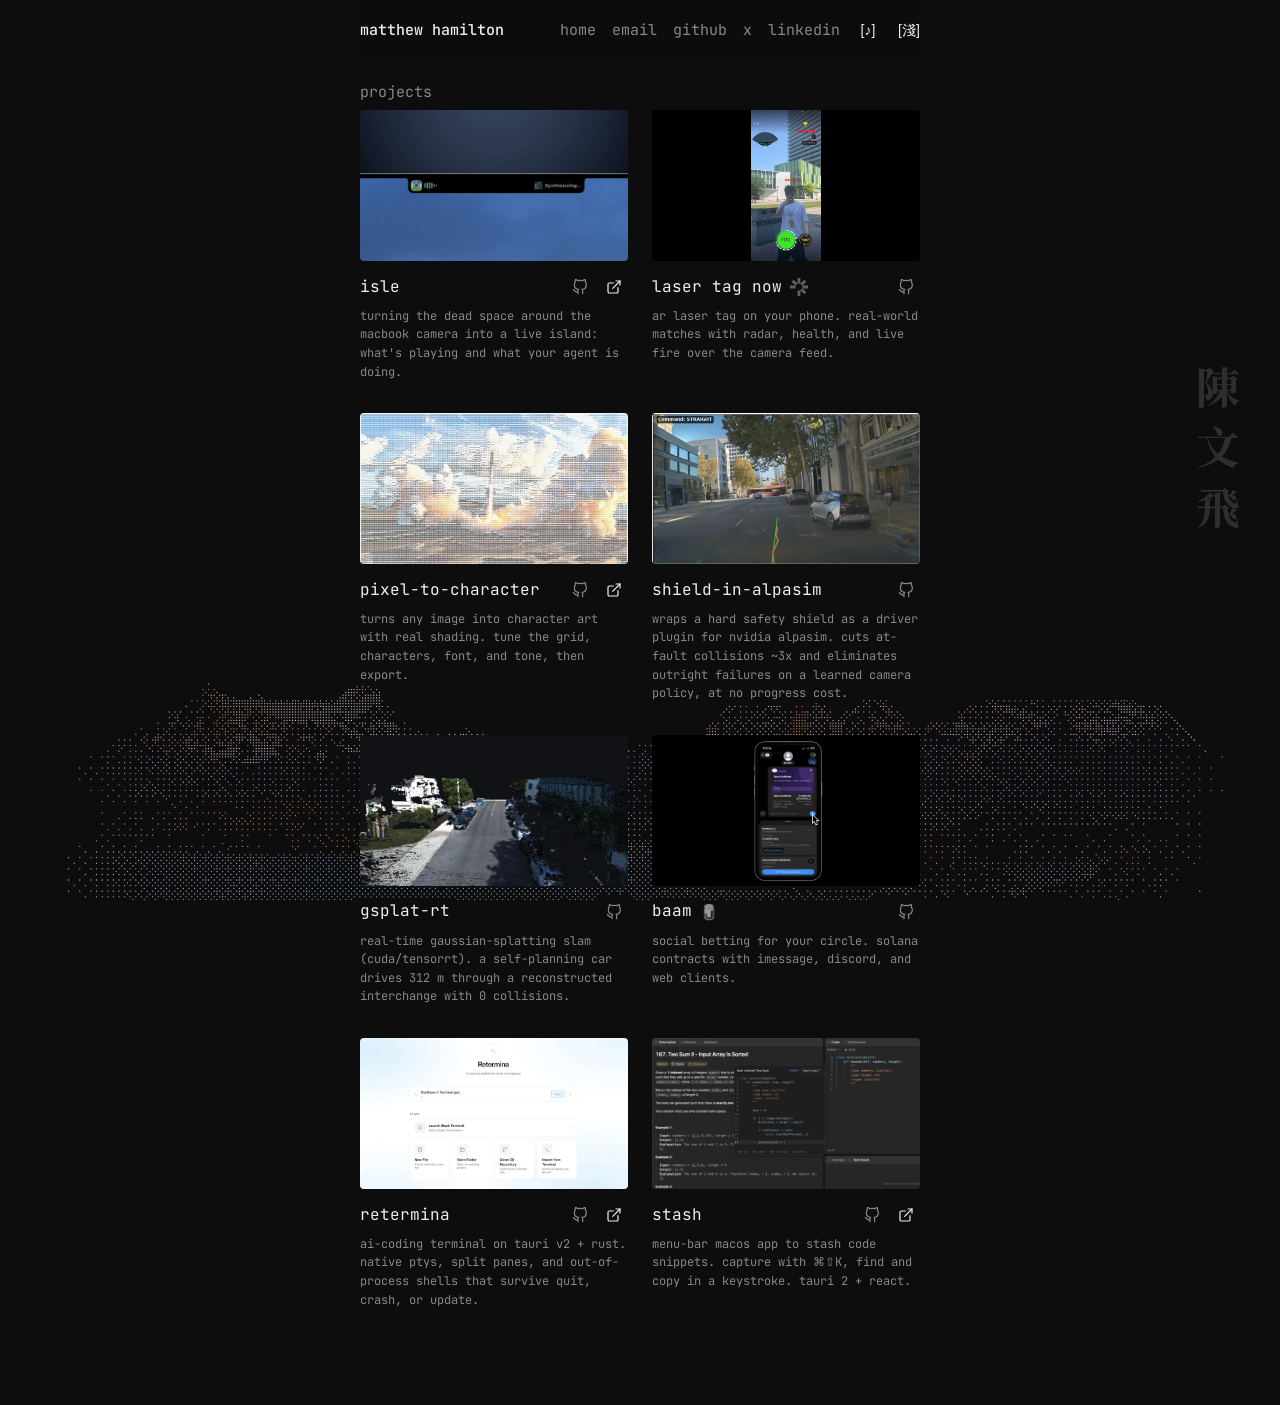
==== commit c085a00b: "gsplat-rt: new kitti drive thumbnail and preview video Co-Authored-By: Claude Opus 5.5 <noreply@anth" ====
--- a/projects.html
+++ b/projects.html
@@ -7,7 +7,7 @@
   <meta name="description" content="things matthew hamilton has built">
   <!-- link previews: the same card as the home page (images/og.jpg) -->
   <meta property="og:type" content="website">
-  <meta property="og:url" content="https://matthew-hamilton-test.vercel.app/projects.html">
+  <meta property="og:url" content="https://matthew-hamilton-test.vercel.app/projects">
   <meta property="og:title" content="projects · matthew hamilton">
   <meta property="og:description" content="things matthew hamilton has built">
   <meta property="og:image" content="https://matthew-hamilton-test.vercel.app/images/og.jpg">
@@ -56,9 +56,9 @@
 <body data-jumps="top,shield,baam">
   <main>
     <header id="top">
-      <h1><a href="index.html">matthew hamilton</a></h1>
+      <h1><a href="/">matthew hamilton</a></h1>
       <nav>
-        <a href="index.html">home</a>
+        <a href="/">home</a>
         <a href="mailto:matthewhamilton3141@gmail.com">email</a>
         <a href="https://github.com/matthewhamilton3141">github</a>
         <a href="https://x.com/mhamilton3141">x</a>
@@ -121,8 +121,8 @@
         video: R2 + 'montage_drives_labels_nogap.mp4' },
       { id: 'gsplat', kind: 'working on', title: 'gsplat-rt',
         desc: 'real-time gaussian-splatting slam (cuda/tensorrt). a self-planning car drives 312 m through a reconstructed interchange with 0 collisions.',
-        github: 'https://github.com/matthewhamilton3141/gsplat-rt', thumb: 'images/reconstruction_desk.webp',
-        video: R2 + 'reconstruction_turntable.mp4', zoom: 1.2 },
+        github: 'https://github.com/matthewhamilton3141/gsplat-rt', thumb: 'images/kitti_drive.webp',
+        video: R2 + 'kitti_drive.mp4' },
       { id: 'baam', kind: 'hackathon project', title: 'baam',
         desc: 'social betting for your circle. solana contracts with imessage, discord, and web clients.',
         github: 'https://github.com/BansonVuong/BAAM', thumb: 'images/baampreview1.webp',
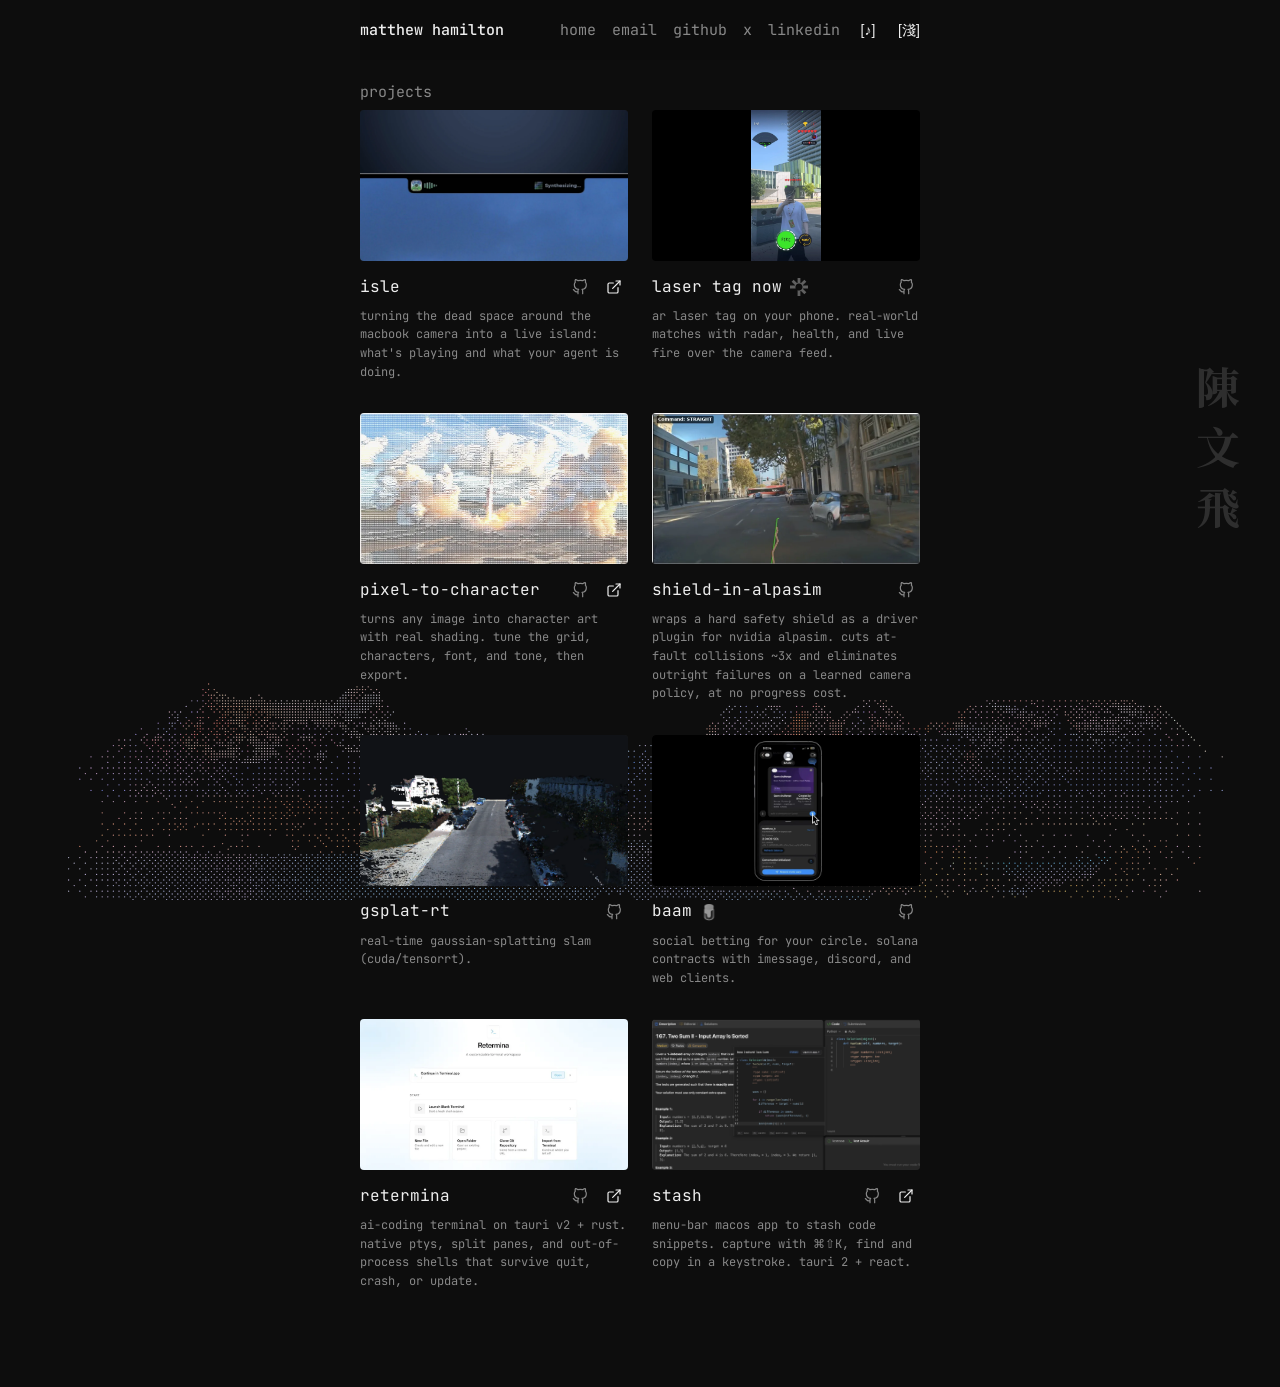
==== commit 4f5d23e6: "gsplat-rt: shorten description Co-Authored-By: Claude Opus 5.5 <noreply@anthropic.com>" ====
--- a/projects.html
+++ b/projects.html
@@ -120,7 +120,7 @@
         github: 'https://github.com/matthewhamilton3141/shield-in-alpasim', thumb: 'images/shield-in-alpasim.webp',
         video: R2 + 'montage_drives_labels_nogap.mp4' },
       { id: 'gsplat', kind: 'working on', title: 'gsplat-rt',
-        desc: 'real-time gaussian-splatting slam (cuda/tensorrt). a self-planning car drives 312 m through a reconstructed interchange with 0 collisions.',
+        desc: 'real-time gaussian-splatting slam (cuda/tensorrt).',
         github: 'https://github.com/matthewhamilton3141/gsplat-rt', thumb: 'images/kitti_drive.webp',
         video: R2 + 'kitti_drive.mp4' },
       { id: 'baam', kind: 'hackathon project', title: 'baam',
